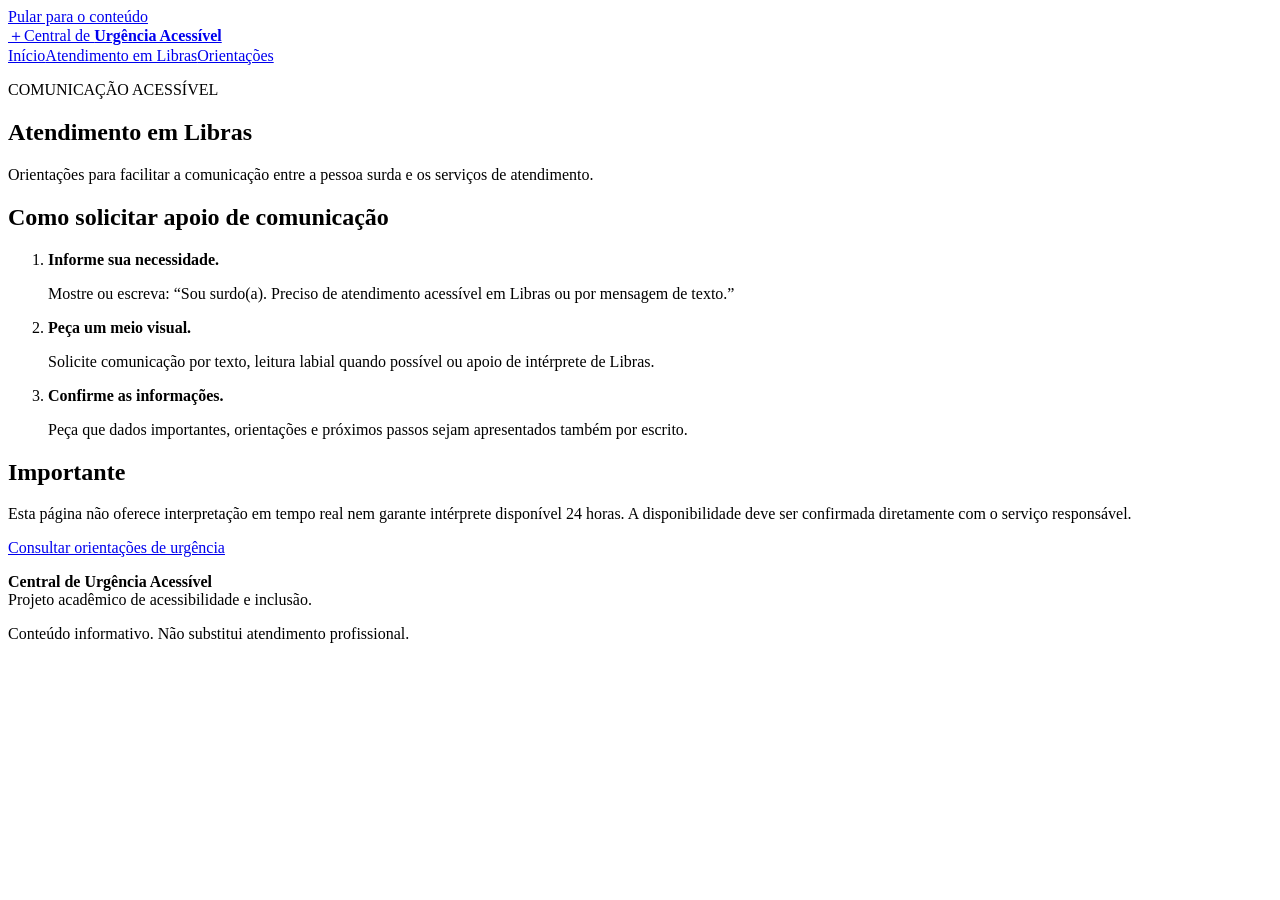
==== libras.html @ 9afee102 "Add files via upload Adicionar arquivos do site" ====
<!DOCTYPE html>
<html lang="pt-BR">
<head>
  <meta charset="UTF-8">
  <meta name="viewport" content="width=device-width, initial-scale=1.0">
  <meta name="description" content="Informações sobre comunicação acessível e atendimento em Libras.">
  <title>Atendimento em Libras | Central de Urgência Acessível</title>
  <link rel="stylesheet" href="css/style.css">
</head>
<body>
  <a class="skip-link" href="#conteudo">Pular para o conteúdo</a>
  <header class="site-header"><div class="container header-inner">
    <a class="brand" href="index.html"><span class="brand-mark" aria-hidden="true">＋</span><span>Central de <strong>Urgência Acessível</strong></span></a>
    <nav aria-label="Navegação principal"><a href="index.html">Início</a><a class="active" href="libras.html">Atendimento em Libras</a><a href="orientacoes.html">Orientações</a></nav>
  </div></header>
  <main id="conteudo">
    <section class="page-hero"><div class="container"><p class="eyebrow">COMUNICAÇÃO ACESSÍVEL</p><h1>Atendimento em <span>Libras</span></h1><p>Orientações para facilitar a comunicação entre a pessoa surda e os serviços de atendimento.</p></div></section>
    <section class="container section narrow">
      <div class="content-panel">
        <h2>Como solicitar apoio de comunicação</h2>
        <ol class="steps">
          <li><strong>Informe sua necessidade.</strong><p>Mostre ou escreva: “Sou surdo(a). Preciso de atendimento acessível em Libras ou por mensagem de texto.”</p></li>
          <li><strong>Peça um meio visual.</strong><p>Solicite comunicação por texto, leitura labial quando possível ou apoio de intérprete de Libras.</p></li>
          <li><strong>Confirme as informações.</strong><p>Peça que dados importantes, orientações e próximos passos sejam apresentados também por escrito.</p></li>
        </ol>
      </div>
      <div class="callout">
        <h2>Importante</h2>
        <p>Esta página não oferece interpretação em tempo real nem garante intérprete disponível 24 horas. A disponibilidade deve ser confirmada diretamente com o serviço responsável.</p>
      </div>
      <p><a class="button button-primary" href="orientacoes.html">Consultar orientações de urgência</a></p>
    </section>
  </main>
  <footer class="site-footer"><div class="container footer-inner"><p><strong>Central de Urgência Acessível</strong><br>Projeto acadêmico de acessibilidade e inclusão.</p><p class="footer-note">Conteúdo informativo. Não substitui atendimento profissional.</p></div></footer>
</body>
</html>
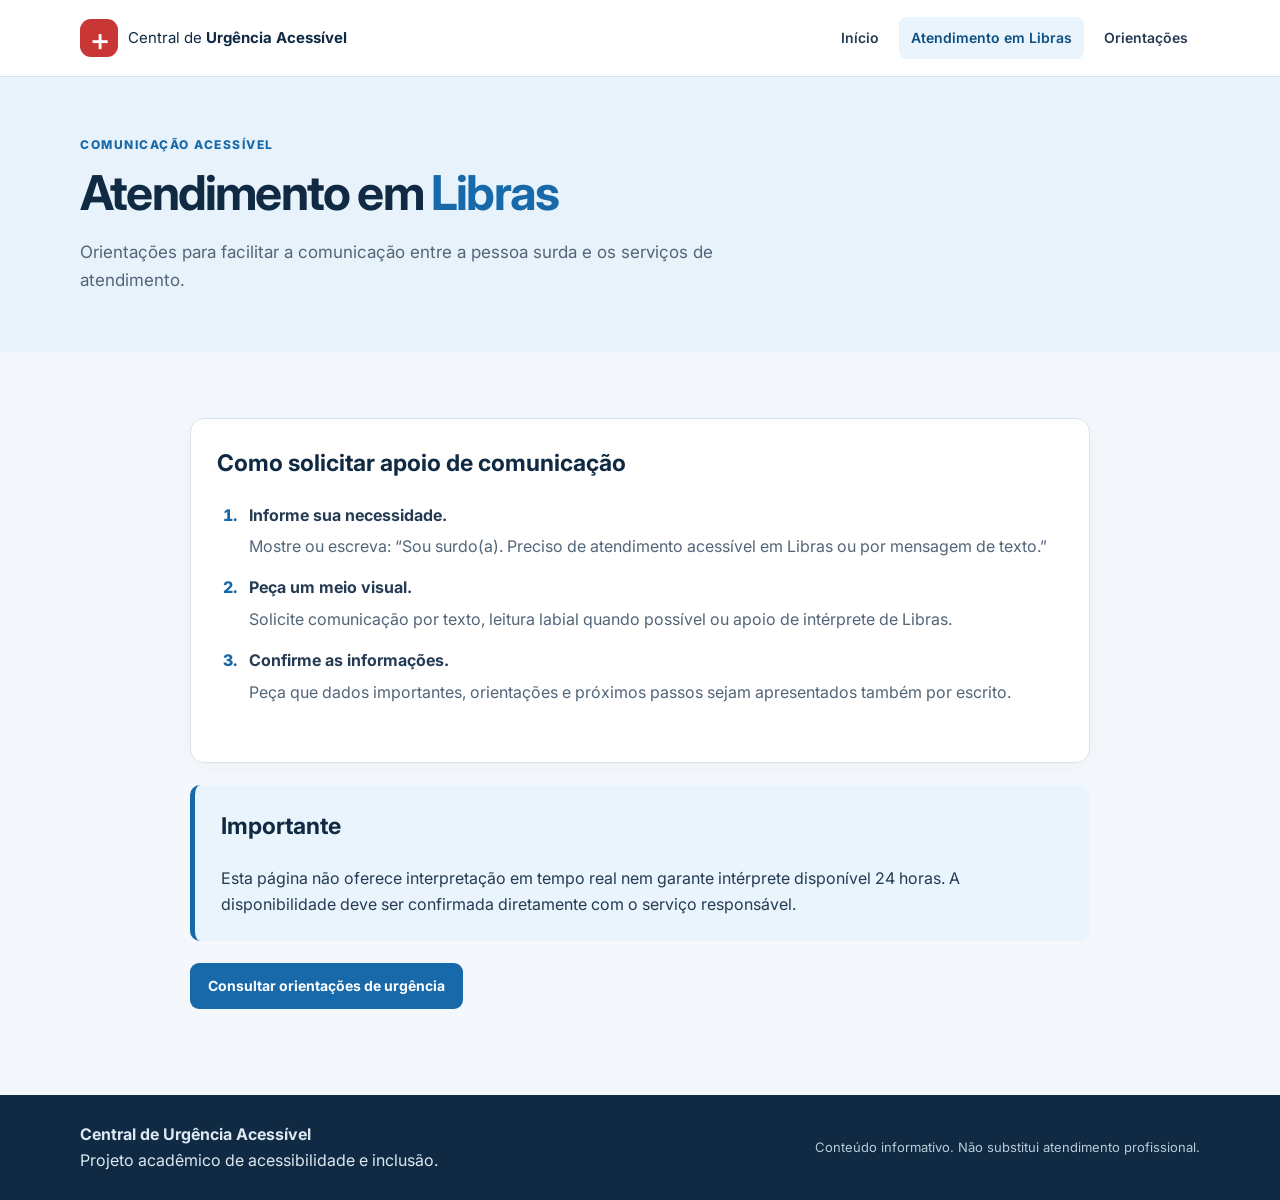
==== commit 66340b7a: "Fix stylesheet link in libras.html" ====
--- a/libras.html
+++ b/libras.html
@@ -5,7 +5,7 @@
   <meta name="viewport" content="width=device-width, initial-scale=1.0">
   <meta name="description" content="Informações sobre comunicação acessível e atendimento em Libras.">
   <title>Atendimento em Libras | Central de Urgência Acessível</title>
-  <link rel="stylesheet" href="css/style.css">
+<link rel="stylesheet" href="style.css">
 </head>
 <body>
   <a class="skip-link" href="#conteudo">Pular para o conteúdo</a>
--- a/style.css
+++ b/style.css
@@ -0,0 +1,127 @@
+@import url('https://fonts.googleapis.com/css2?family=Inter:wght@400;500;600;700;800&display=swap');
+
+:root {
+  --navy: #102a43;
+  --blue: #1769aa;
+  --blue-dark: #0b4f83;
+  --blue-light: #eaf4fc;
+  --red: #c93636;
+  --green: #18794e;
+  --ink: #243b53;
+  --muted: #526579;
+  --surface: #ffffff;
+  --background: #f4f7fb;
+  --border: #d8e2ec;
+  --focus: #ffbf47;
+}
+
+* { box-sizing: border-box; }
+html { scroll-behavior: smooth; }
+body {
+  margin: 0;
+  color: var(--ink);
+  background: var(--background);
+  font-family: Inter, Arial, sans-serif;
+  line-height: 1.65;
+}
+a { color: var(--blue-dark); }
+a:focus-visible, button:focus-visible {
+  outline: 3px solid var(--focus);
+  outline-offset: 3px;
+}
+.container { width: min(1120px, calc(100% - 40px)); margin: 0 auto; }
+.skip-link {
+  position: absolute; left: -9999px; top: 8px; z-index: 10;
+  background: #fff; color: var(--navy); padding: 10px 14px; border-radius: 8px;
+}
+.skip-link:focus { left: 12px; }
+.site-header { background: var(--surface); border-bottom: 1px solid var(--border); }
+.header-inner {
+  min-height: 76px; display: flex; align-items: center;
+  justify-content: space-between; gap: 24px;
+}
+.brand { display: flex; align-items: center; gap: 10px; text-decoration: none; color: var(--navy); font-size: 15px; }
+.brand-mark {
+  display: grid; place-items: center; width: 38px; height: 38px;
+  border-radius: 11px; color: white; background: var(--red); font-size: 27px; font-weight: 800;
+}
+nav { display: flex; flex-wrap: wrap; gap: 8px; }
+nav a { text-decoration: none; color: var(--ink); padding: 9px 12px; border-radius: 8px; font-size: 14px; font-weight: 600; }
+nav a:hover, nav a.active { color: var(--blue-dark); background: var(--blue-light); }
+.hero { color: white; background: linear-gradient(120deg, #102a43, #1769aa); padding: 76px 0; }
+.hero-grid { display: grid; grid-template-columns: 1.5fr .8fr; align-items: center; gap: 52px; }
+.eyebrow { margin: 0 0 12px; color: #9ed2f5; font-size: 12px; font-weight: 800; letter-spacing: 1.5px; }
+h1, h2, h3, p { margin-top: 0; }
+h1 { max-width: 760px; margin-bottom: 18px; font-size: clamp(36px, 5vw, 58px); line-height: 1.1; letter-spacing: -1.8px; }
+h1 span { color: #a8dcff; }
+.hero-text { max-width: 650px; color: #e3eff8; font-size: 18px; }
+.hero-actions { display: flex; flex-wrap: wrap; gap: 12px; margin-top: 28px; }
+.button {
+  display: inline-flex; align-items: center; justify-content: center;
+  min-height: 46px; padding: 11px 18px; border-radius: 9px;
+  text-decoration: none; font-weight: 700; font-size: 14px;
+}
+.button-light { color: var(--navy); background: white; }
+.button-outline { color: white; border: 1px solid #b9d9ef; }
+.button-primary { color: white; background: var(--blue); }
+.button:hover { filter: brightness(.96); transform: translateY(-1px); }
+.notice-card { padding: 28px; border-radius: 16px; color: var(--ink); background: white; box-shadow: 0 18px 45px #071d332b; }
+.notice-card h2 { margin: 14px 0 8px; color: var(--navy); font-size: 22px; }
+.notice-card p { margin-bottom: 8px; }
+.notice-icon { display: grid; place-items: center; width: 42px; height: 42px; border-radius: 50%; color: white; background: var(--red); font-size: 25px; font-weight: 800; }
+.small { color: var(--muted); font-size: 13px; }
+.section { padding-top: 66px; padding-bottom: 70px; }
+.section-heading { max-width: 700px; margin-bottom: 30px; }
+.section-heading .eyebrow, .page-hero .eyebrow { color: var(--blue); }
+.section-heading h2, .access-inner h2 { margin-bottom: 8px; color: var(--navy); font-size: clamp(27px, 3vw, 36px); line-height: 1.2; }
+.section-heading p { color: var(--muted); }
+.cards { display: grid; grid-template-columns: repeat(3, 1fr); gap: 20px; }
+.info-card, .content-panel {
+  padding: 26px; border: 1px solid var(--border); border-radius: 14px;
+  background: var(--surface); box-shadow: 0 5px 18px #102a4308;
+}
+.info-card h3, .info-card h2 { margin: 17px 0 8px; color: var(--navy); font-size: 20px; }
+.info-card p { color: var(--muted); }
+.card-icon { display: grid; place-items: center; width: 48px; height: 48px; border-radius: 13px; font-size: 22px; font-weight: 800; }
+.card-icon.blue { color: var(--blue-dark); background: var(--blue-light); }
+.card-icon.red { color: #a52323; background: #fdecec; }
+.card-icon.green { color: #146342; background: #e8f6ef; }
+.text-link { text-decoration: none; font-weight: 700; }
+.access-strip { padding: 42px 0; background: #e8f2fa; }
+.access-inner { display: grid; grid-template-columns: 1.2fr 1fr; gap: 48px; align-items: center; }
+.access-inner .eyebrow { color: var(--blue); }
+.access-inner p:last-child { margin: 0; color: var(--muted); }
+.site-footer { padding: 26px 0; color: #dbe8f2; background: var(--navy); }
+.footer-inner { display: flex; justify-content: space-between; gap: 24px; align-items: center; }
+.footer-inner p { margin: 0; }
+.footer-note { max-width: 430px; color: #b9cbd9; font-size: 13px; text-align: right; }
+.page-hero { padding: 58px 0; background: #e8f2fa; }
+.page-hero h1 { color: var(--navy); font-size: clamp(34px, 4vw, 48px); }
+.page-hero h1 span { color: var(--blue); }
+.page-hero p:last-child { max-width: 700px; margin-bottom: 0; color: var(--muted); font-size: 17px; }
+.narrow { max-width: 900px; }
+.content-panel h2, .callout h2 { color: var(--navy); font-size: 23px; }
+.steps { padding-left: 24px; }
+.steps li { padding: 0 0 15px 8px; }
+.steps li::marker { color: var(--blue); font-weight: 800; }
+.steps p { margin: 5px 0 0; color: var(--muted); }
+.callout { margin: 22px 0; padding: 23px 26px; border-left: 5px solid var(--blue); border-radius: 10px; background: var(--blue-light); }
+.callout p { margin-bottom: 0; }
+.callout.warning { border-left-color: var(--red); background: #fff1f1; }
+.guidance-cards { margin-bottom: 24px; }
+.location-panel ul { padding-left: 22px; }
+.location-panel li { padding: 4px 0; }
+@media (max-width: 760px) {
+  .header-inner { padding: 14px 0; align-items: flex-start; flex-direction: column; }
+  nav { width: 100%; }
+  nav a { padding: 8px 9px; }
+  .hero { padding: 52px 0; }
+  .hero-grid, .cards, .access-inner { grid-template-columns: 1fr; gap: 22px; }
+  .section { padding: 48px 0; }
+  .footer-inner { align-items: flex-start; flex-direction: column; }
+  .footer-note { text-align: left; }
+}
+@media (prefers-reduced-motion: reduce) {
+  html { scroll-behavior: auto; }
+  *, *::before, *::after { transition-duration: .01ms !important; animation-duration: .01ms !important; }
+}
